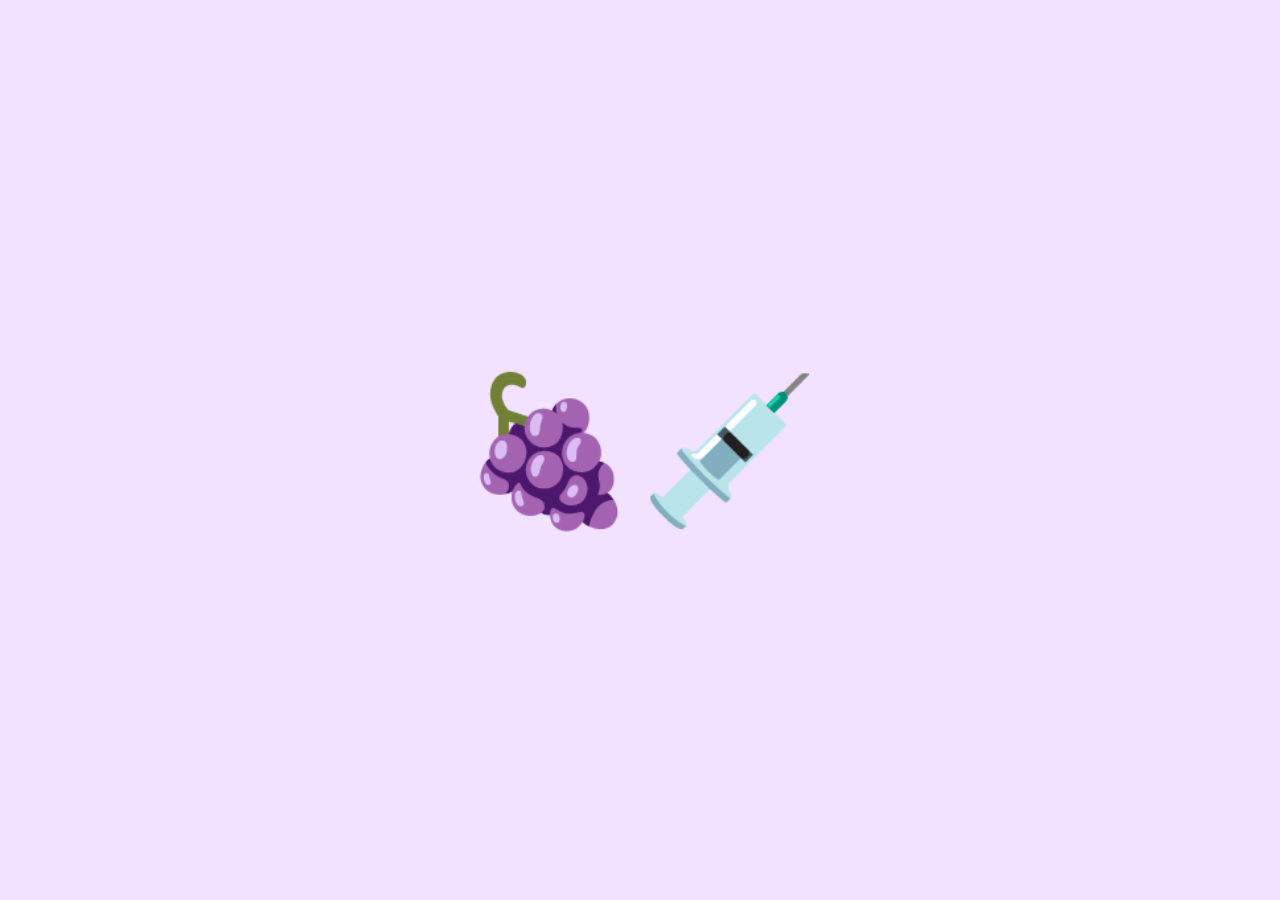
==== www/grape.surgery/index.html @ e3039601 "Initial commit" ====
<!DOCTYPE html>
<html>
  <head>
    <meta charset=utf-8>
    <link rel=stylesheet href=index.css>
    <title>
      🍇💉
    </title>
  </head>
  <body>
    <div id=outer>
      🍇💉
    </div>
  </body>
  <!-- hi https://zphixon.com/ -->
</html>
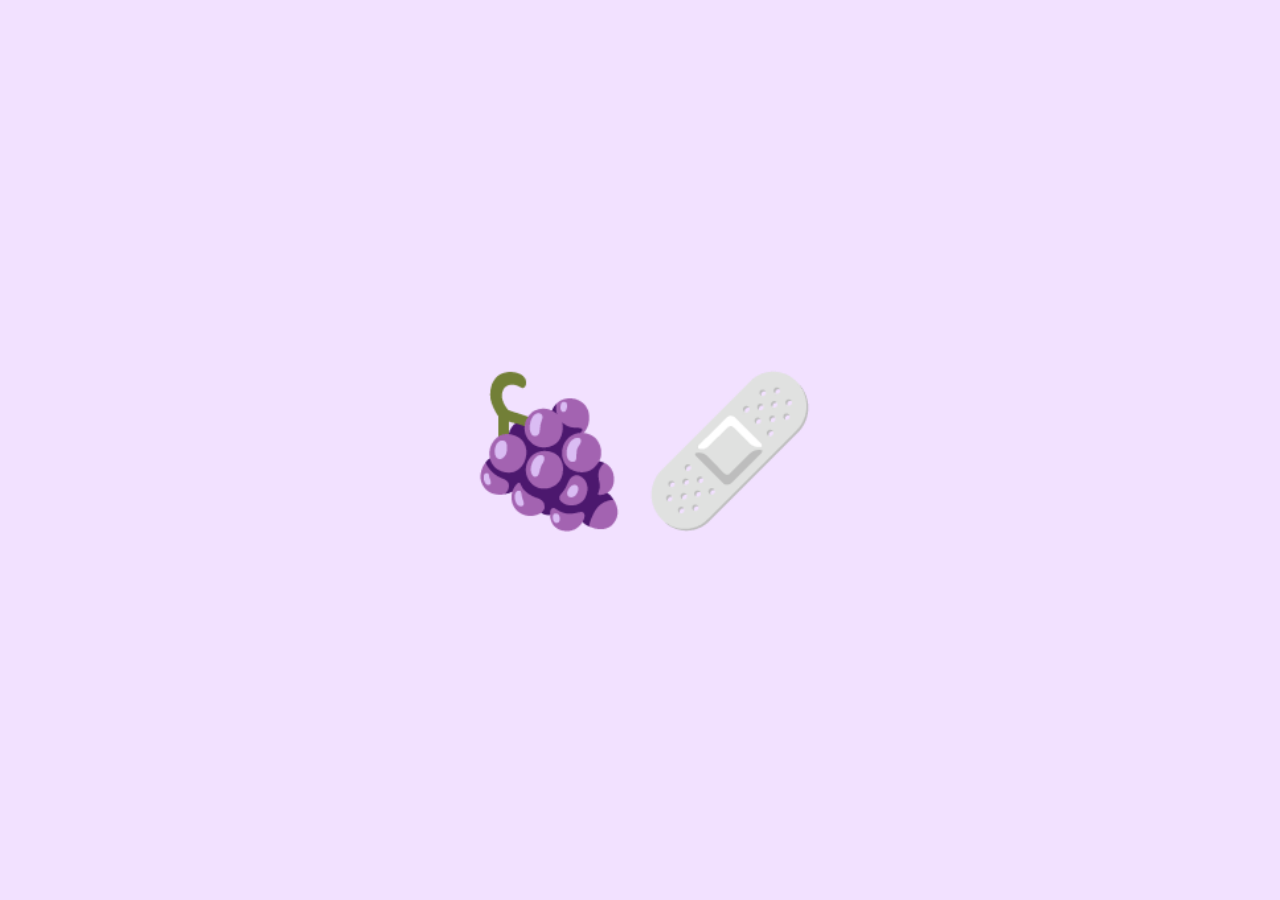
==== commit cb0c5cc2: "update blog" ====
--- a/www/grape.surgery/index.html
+++ b/www/grape.surgery/index.html
@@ -4,12 +4,12 @@
     <meta charset=utf-8>
     <link rel=stylesheet href=index.css>
     <title>
-      🍇💉
+      🍇🩹
     </title>
   </head>
   <body>
     <div id=outer>
-      🍇💉
+      🍇🩹
     </div>
   </body>
   <!-- hi https://zphixon.com/ -->
